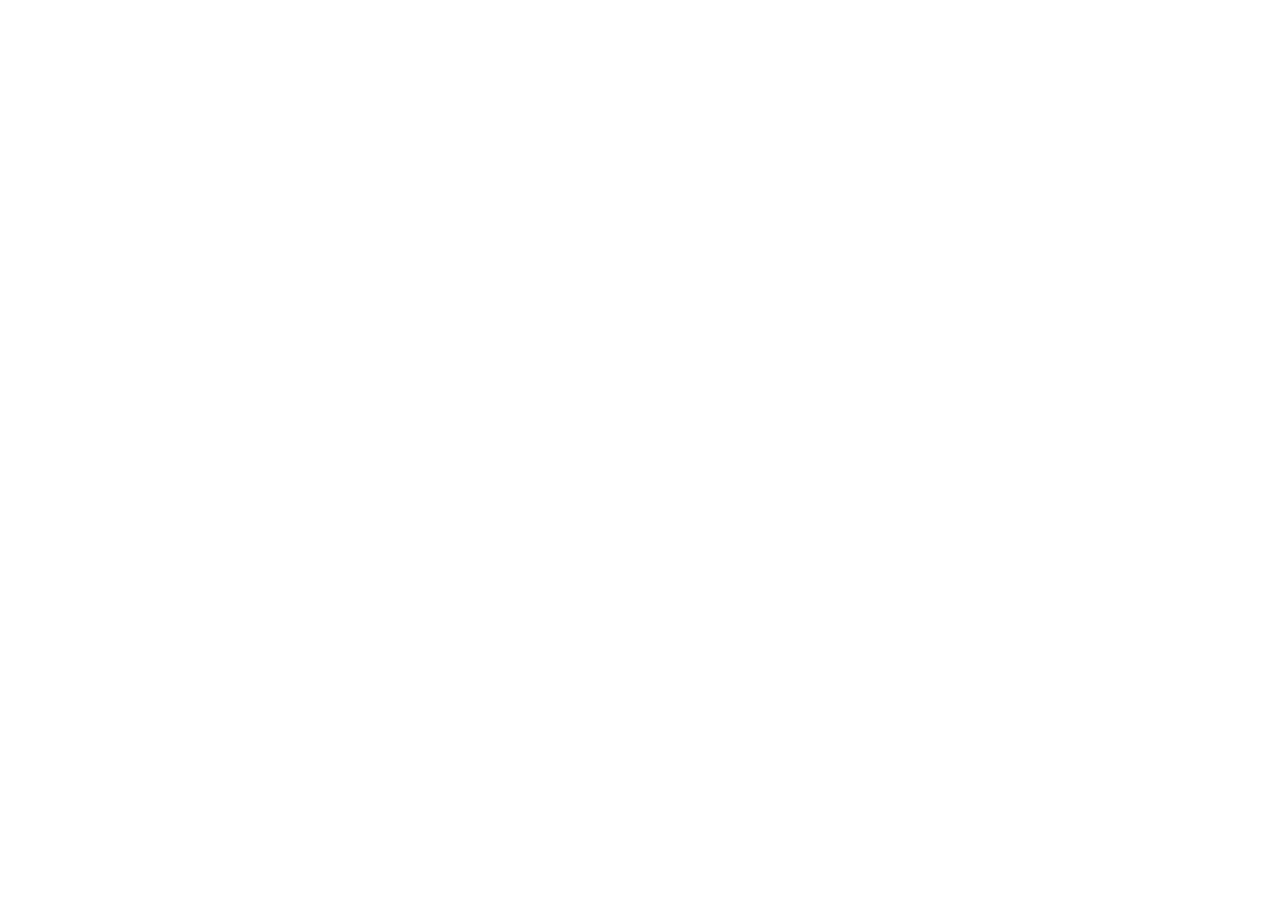
==== index.html @ fb1ce01b "init: index html file" ====
<!DOCTYPE html>
<html lang="en">
<head>
    <meta charset="UTF-8">
    <meta name="viewport" content="width=device-width, initial-scale=1.0">
    <title>Shelter</title>
</head>
<body>
    
</body>
</html>
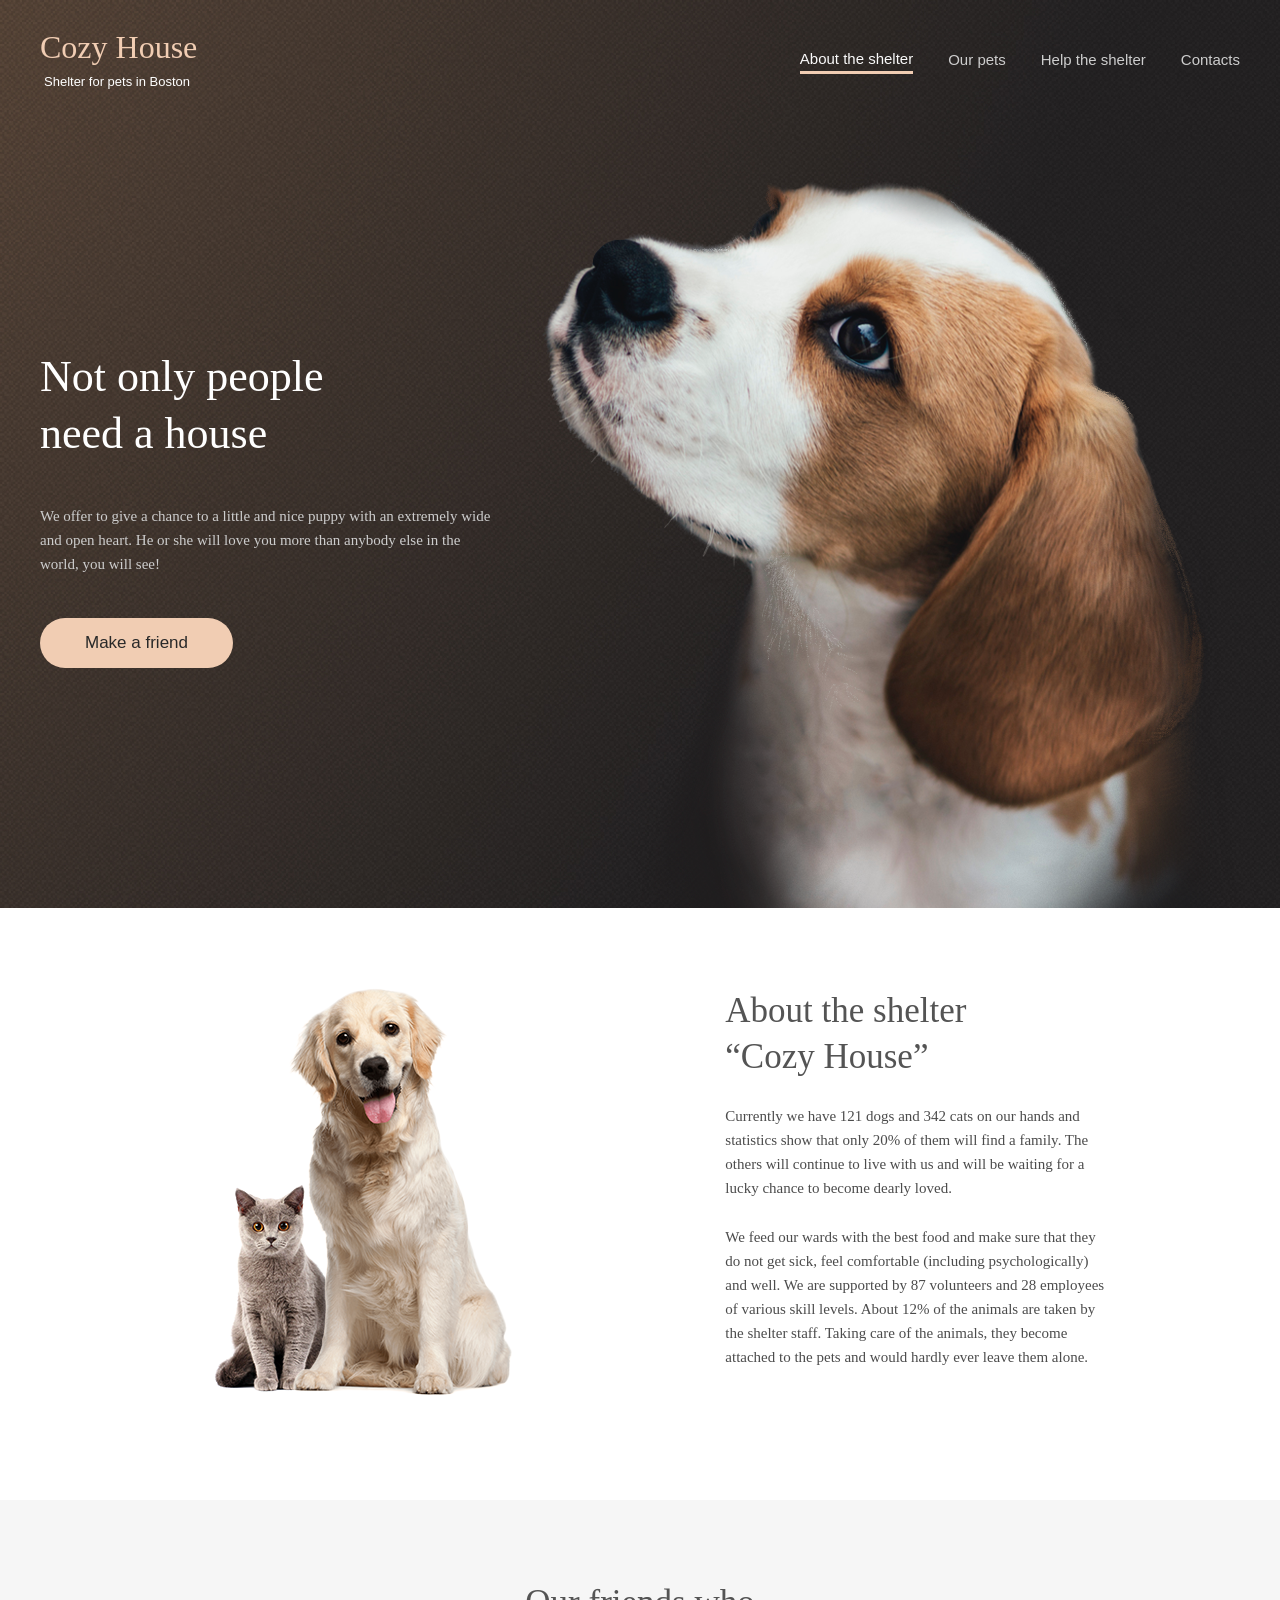
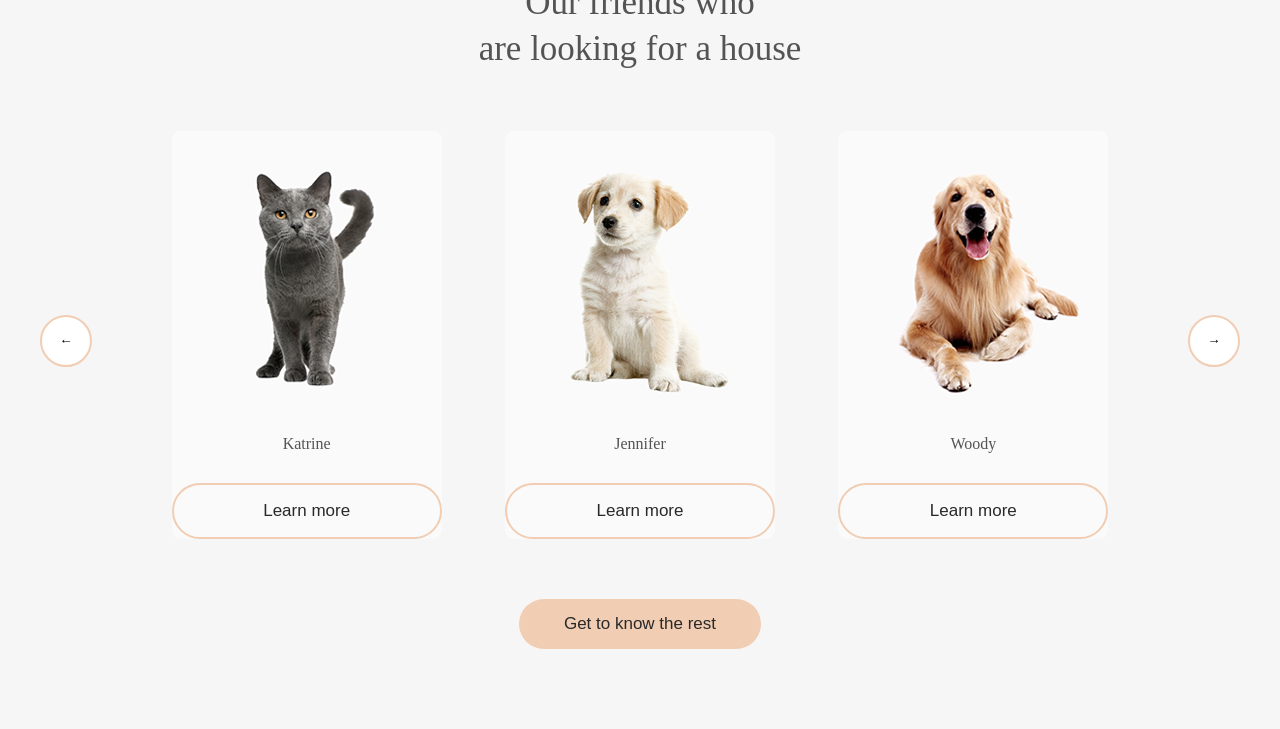
==== commit 30090fa8: "feat: header, start screean and about section" ====
--- a/index.html
+++ b/index.html
@@ -3,9 +3,87 @@
 <head>
     <meta charset="UTF-8">
     <meta name="viewport" content="width=device-width, initial-scale=1.0">
+    <link rel="stylesheet" href="style.css">
     <title>Shelter</title>
 </head>
 <body>
-    
+    <header>
+        <div class="section section-header">
+            <div class="header-logo">
+                <a href="" class="header-logo-links">
+                    <h1 class="logo-title">Cozy House</h1>
+                    <span class="logo-subtitle">Shelter for pets in Boston</span>
+                </a>
+            </div>
+            <nav>
+                <ul class="nav-list">
+                    <li class="nav-item"><a href="" class="nav-link nav-link-active">About the shelter</a></li>
+                    <li class="nav-item"><a href="" class="nav-link">Our pets</a></li>
+                    <li class="nav-item"><a href="" class="nav-link">Help the shelter</a></li>
+                    <li class="nav-item"><a href="" class="nav-link">Contacts</a></li>
+                </ul>
+                <div class="burger-menu">
+                </div>
+            </nav>
+        </div>
+    </header>
+    <main>
+        <div class="section section-start-screen">
+            <div class="start-screen-content">
+                <h2>Not only people<br>need a house</h2>
+                <p>We offer to give a chance to a little and nice puppy with an extremely wide and open heart. 
+                He or she will love you more than anybody else in the world, you will see!</p>
+                <button class="button-primary">Make a friend</button>
+            </div>
+            <div class="start-screen-img">
+                <img src="./assets/png/start-screen-puppy.png" alt="start-screen-puppy">
+            </div>
+        </div>
+        <div class="section section-about">
+            <div class="section-about-img">
+                <img src="./assets/png/about-pets.png" alt="about-pets">
+            </div>
+            <div class="section-about-content">
+                <h3>About the shelter<br>“Cozy House”</h3>
+                <p>Currently we have 121 dogs and 342 cats on our hands and statistics show that only 20% of them will find a family. 
+                The others will continue to live with us and will be waiting for a lucky chance to become dearly loved.</p>
+                <p>We feed our wards with the best food and make sure that they do not get sick, feel comfortable 
+                (including psychologically) and well. We are supported by 87 volunteers and 28 employees of various skill levels. 
+                About 12% of the animals are taken by the shelter staff. Taking care of the animals, they become attached to the pets and would 
+                hardly ever leave them alone.</p>
+            </div>
+        </div>
+        <div class="section section-pets">
+            <h3>Our friends who<br>are looking for a house</h3>
+            <div class="slider slider-pets">
+                <div class="slider-item">
+                    <div class="slider-img">
+                        <img src="./assets/png/pets-katrine.png" alt="katrine">
+                    </div>
+                    <span class="pets-name">Katrine</span>
+                    <button class="button-secondary">Learn more</button>
+                </div>
+                <div class="slider-item">
+                    <div class="slider-img">
+                        <img src="./assets/png/pets-jennifer.png" alt="jennifer">
+                    </div>
+                    <span class="pets-name">Jennifer</span>
+                    <button class="button-secondary">Learn more</button>
+                </div>
+                <div class="slider-item">
+                    <div class="slider-img">
+                        <img src="./assets/png/pets-woody.png" alt="woody">
+                    </div>
+                    <span class="pets-name">Woody</span>
+                    <button class="button-secondary">Learn more</button>
+                </div>
+            </div>
+            <div class="slider-buttons">
+                <button class="slider-button slider-button-prev">&larr;</button>
+                <button class="slider-button slider-button-next">&rarr;</button>
+            </div>
+            <button class="button-primary">Get to know the rest</button>
+        </div>
+    </main>
 </body>
 </html>
--- a/style.css
+++ b/style.css
@@ -0,0 +1,237 @@
+html {
+  scroll-behavior: smooth;
+}
+* {
+    box-sizing: border-box;
+}
+body {
+    display: flex;
+    justify-content: center;
+    flex-direction: column;
+    align-items: center;
+    min-width: 320px;
+    min-height: 100vh;
+    margin: 0;
+    padding: 0;
+    font-family: 'Georgia', serif;
+}
+header {
+    position:absolute;
+    max-width: 1280px;
+    width: 100%;
+    height: 60px;
+    top: 30px;
+}
+.header-logo-links {
+    text-decoration: none;
+}
+.section {
+    display: flex;
+    justify-content:space-between;
+    align-items: center;
+    width: 100%;
+}
+.section-header {
+    padding: 0 40px;
+}
+.logo-title {
+    margin: 0;
+    padding-bottom: 7px;
+    font-size: 32px;
+    line-height: 110.00000000000001%;
+    letter-spacing: 6%;
+    color: rgba(241, 205, 179, 1);
+    font-weight: 400;
+}
+.logo-subtitle {
+    font-family: 'Arial', sans-serif;
+    font-size: 13px;
+    color: #fff;
+    letter-spacing: 10%;
+    padding-left: 4px;
+}
+.nav-list {
+    height: 60px;
+    display: flex;
+    justify-content: flex-end;
+    align-items: center;
+    margin: 0;
+}
+.nav-item {
+    list-style: none;
+    text-align: center;
+    margin-left: 35px;
+}
+.nav-link {
+    display: block;
+    text-decoration: none;
+    color: #CDCDCD;
+    line-height: 160%;
+    font-size: 15px;
+    transition: 0.5s;
+    font-family: 'Arial', sans-serif;
+}
+.nav-link-active {
+    color: #FAFAFA;
+    border-bottom: 3px solid #F1CDB3;
+}
+.nav-link:hover {
+    color: #FAFAFA;
+}
+.burger-menu {
+    position: relative;
+    display: none;
+}
+main {
+    width: 100%;
+    display: flex;
+    justify-content: center;
+    flex-direction: column;
+    align-items: center;
+}
+.section-start-screen {
+    display: flex;
+    justify-content: space-between;
+    align-items: flex-start;
+    max-width: 1280px;
+    padding: 180px 40px 0 40px;
+    background:
+        url('./assets/jpg/start-screen-gradient-background.jpg'),
+        url('./assets/jpg/start-screen-background.jpg'),
+        linear-gradient(0deg, #211F20, #211F20),
+        radial-gradient(100% 215.42% at 0% 0%, #5B483A 0%, #262425 100%);
+    background-repeat: no-repeat, no-repeat, no-repeat, no-repeat;
+    background-size: cover, cover, cover, cover;
+    background-position: center, center, center, center;
+}
+.start-screen-content {
+    width: 100%;
+    max-width: 460px;
+    padding-top: 14%;
+}
+h2 {
+    margin: 0;
+    font-size: 44px;
+    color: #fff;
+    font-weight: normal;
+    line-height: 130%;
+}
+p {
+    font-size: 15px;
+    color: #CDCDCD;
+    line-height: 160%;
+}
+.button-primary {
+    border-radius: 100px;
+    background-color: #F1CDB3;
+    border: none;
+    font-size: 17px;
+    padding: 15px 45px;
+    letter-spacing: 6%;
+    color: #292929;
+    cursor: pointer;
+    transition: 0.5s;
+}
+.button-primary:hover {
+    background-color: #FDDCC4;
+}
+.start-screen-content p {
+    margin: 0;
+    padding: 42px 0;
+}
+.start-screen-img img {
+    display: block;
+}
+.section-about {
+    display: flex;
+    justify-content: space-evenly;
+    align-items: flex-start;
+    max-width: 1280px;
+    padding: 80px 0 100px 0;
+    color: #545454;
+}
+.section-about-content {
+    width: 30%;
+}
+.section-about-img {
+    width: 30%;
+    text-align: center;
+}
+.section-about-content p {
+    color: #4C4C4C;
+    margin: 0;
+    padding-top: 25px;
+}
+h3 {
+    margin: 0;
+    font-weight: 400;
+    font-size: 35px;
+    line-height: 130%;
+    letter-spacing: 6%;
+}
+.section-pets {
+    position: relative;
+    display: flex;
+    flex-direction: column;
+    justify-content: space-evenly;
+    align-items: center;
+    max-width: 1280px;
+    text-align: center;
+    color: #545454;
+    background-color: #F6F6F6;
+    padding: 80px 0;
+}
+.slider-pets {
+    display: flex;
+    justify-content: space-around;
+    max-width: 1000px;
+    width: 100%;
+    padding: 60px 0;
+}
+.slider-item {
+    display: flex;
+    flex-direction: column;
+    justify-content: center;
+    background-color: #FAFAFA;
+    border-radius: 9px;
+    cursor: pointer;
+}
+.slider-item:hover .button-secondary {
+    background-color: #FDDCC4;
+}
+.button-secondary {
+    border-radius: 100px;
+    background-color: #FAFAFA;
+    border: 2px solid #F1CDB3;
+    font-size: 17px;
+    padding: 15px 45px;
+    line-height: 130%;
+    letter-spacing: 6%;
+    color: #292929;
+    cursor: pointer;
+    transition: 0.5s;
+}
+.pets-name {
+    padding: 30px 0;
+}
+.slider-button {
+    position: absolute;
+    height: 52px;
+    width: 52px;
+    border-radius: 50%;
+    border: 2px solid #F1CDB3;
+    cursor: pointer;
+    background-color: #fff;
+    transition: 0.5s;
+}
+.slider-button:hover {
+    background-color: #FDDCC4;
+}
+.slider-button-prev {
+    left: 40px;
+    top: 50%;
+}
+.slider-button-next {
+    right: 40px;
+    top: 50%;
+}
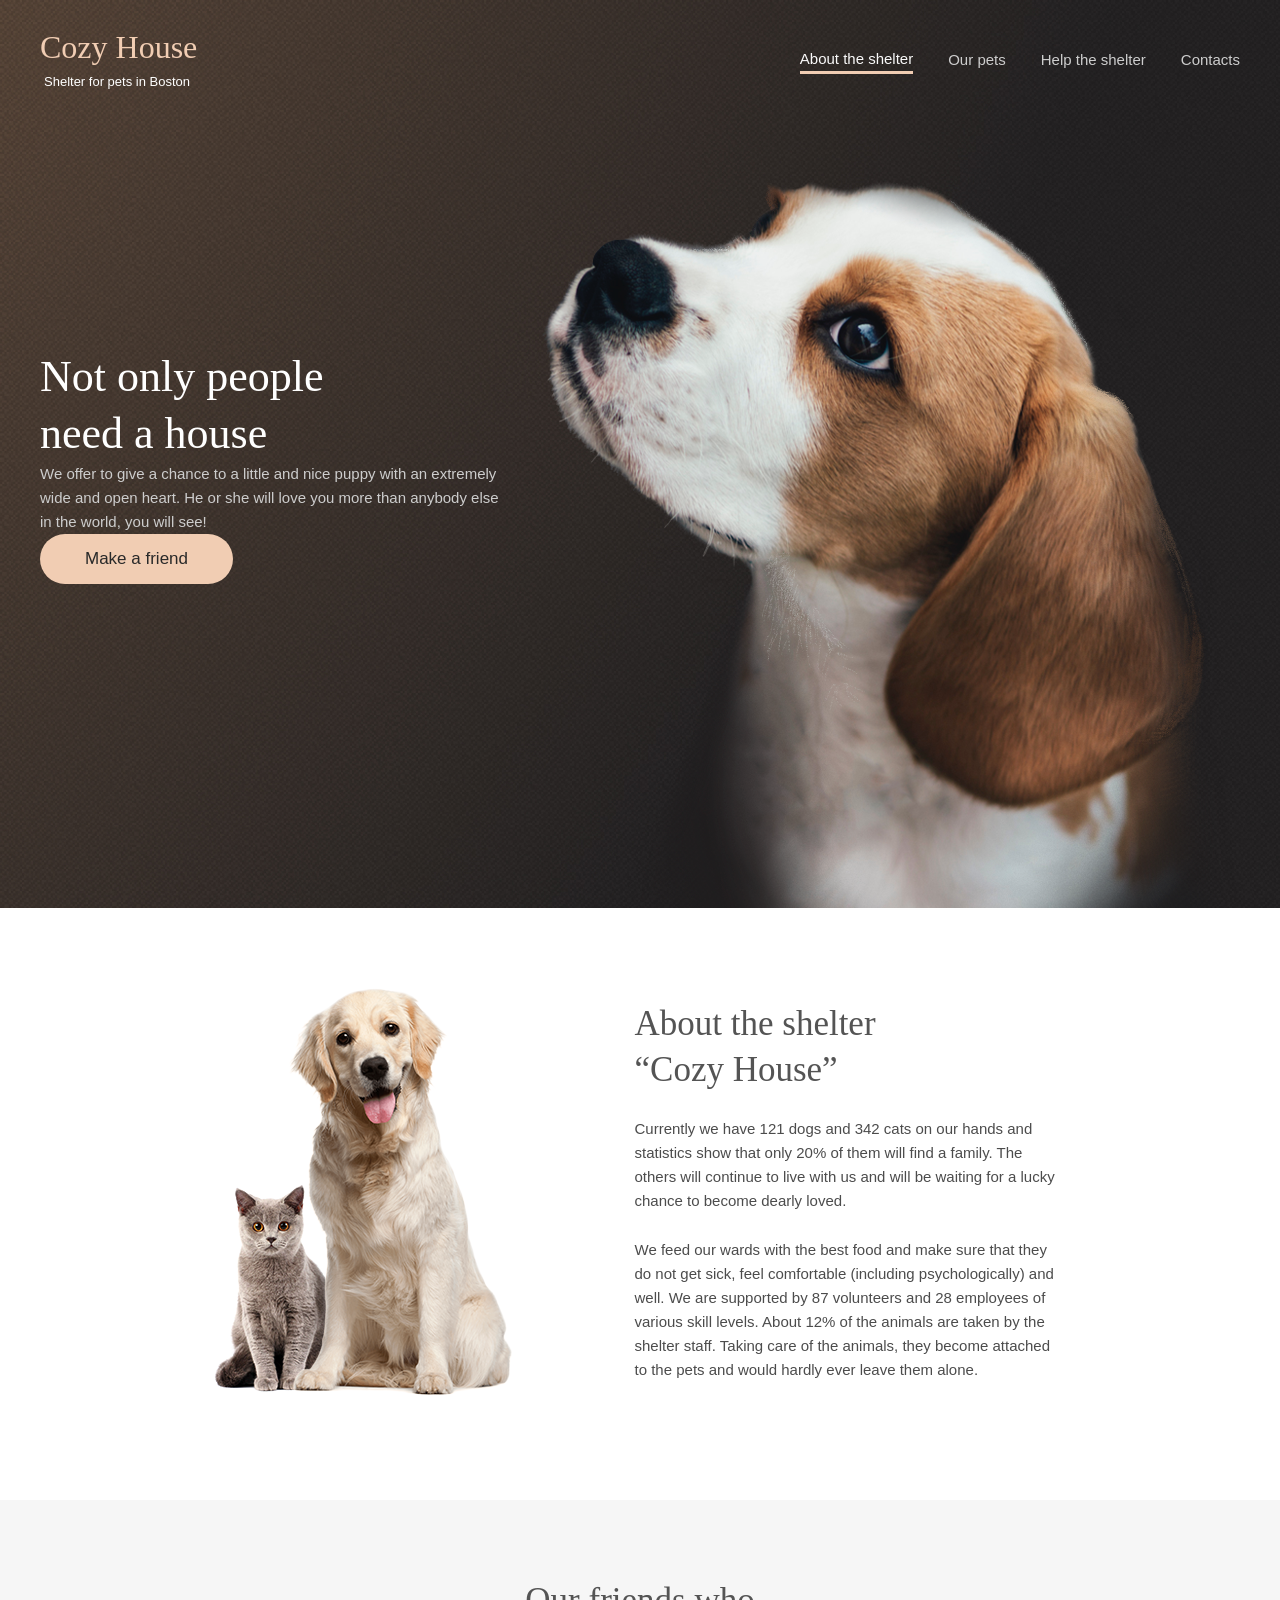
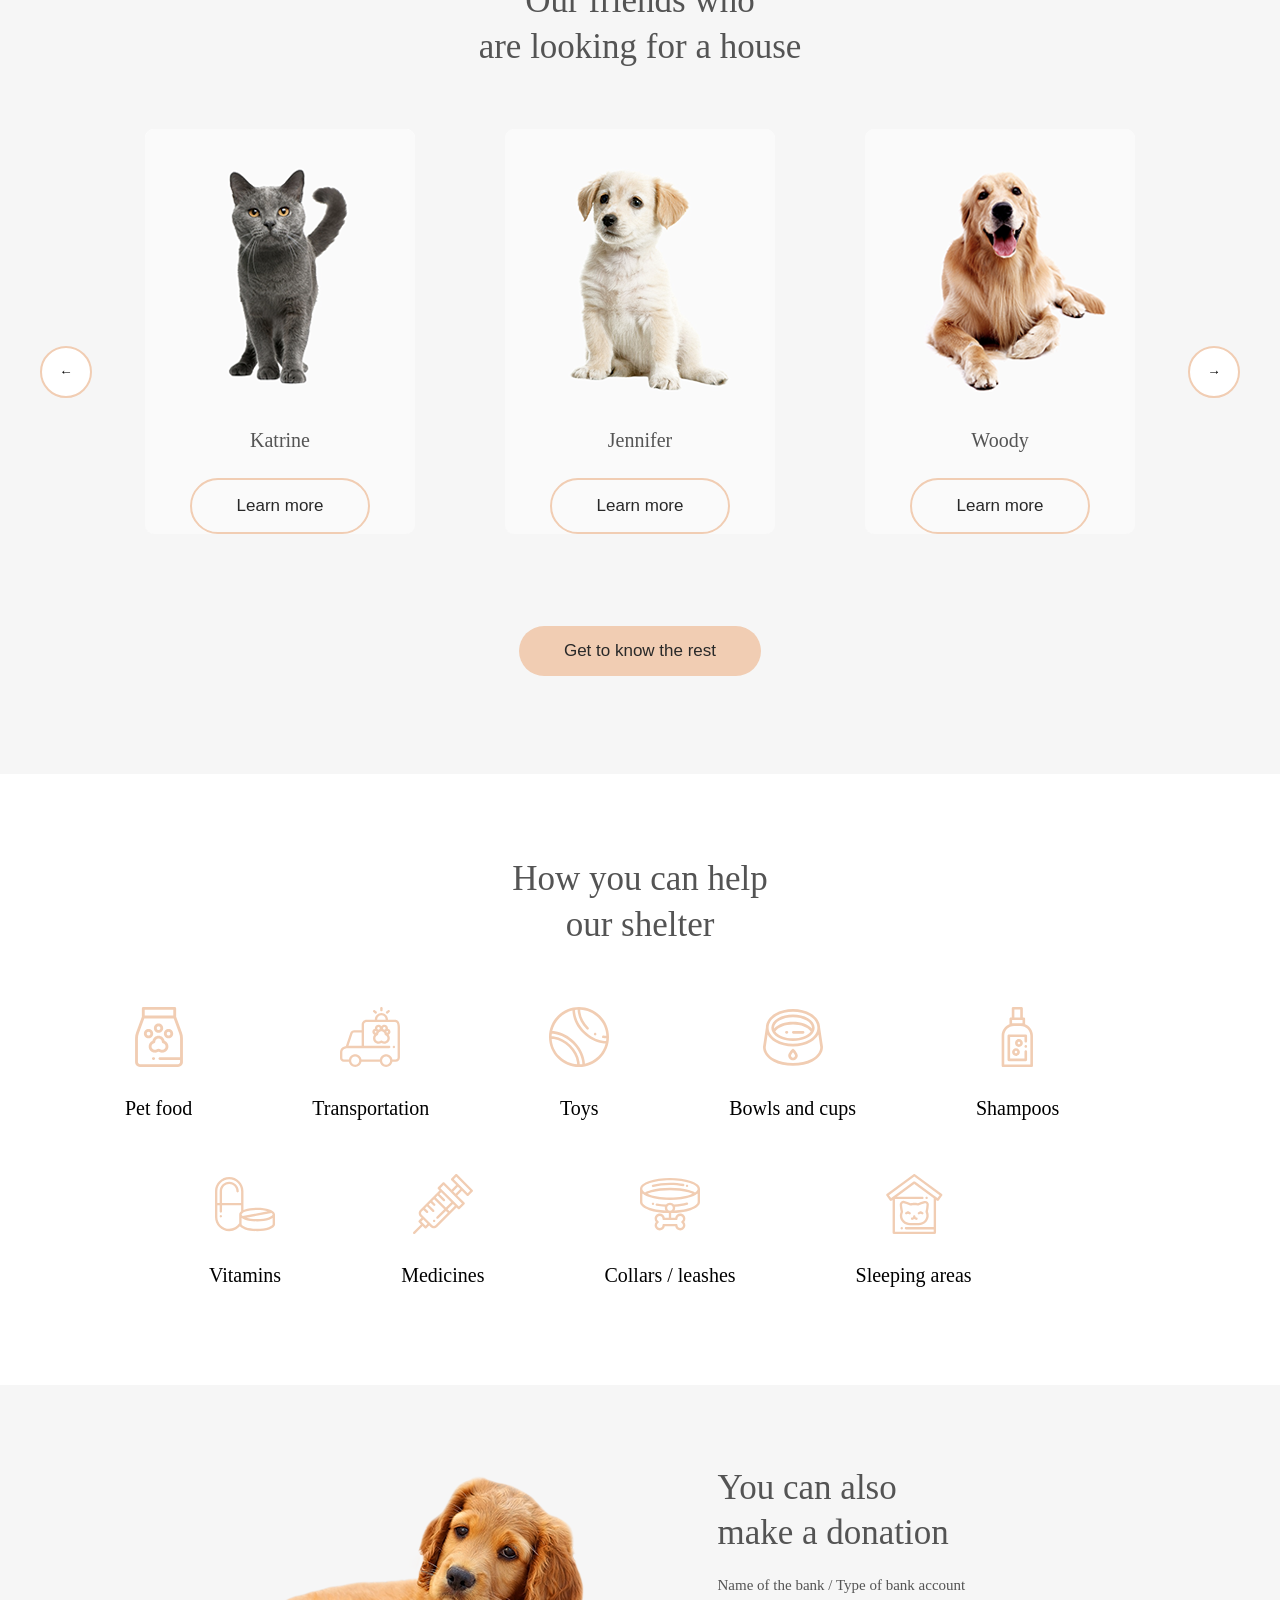
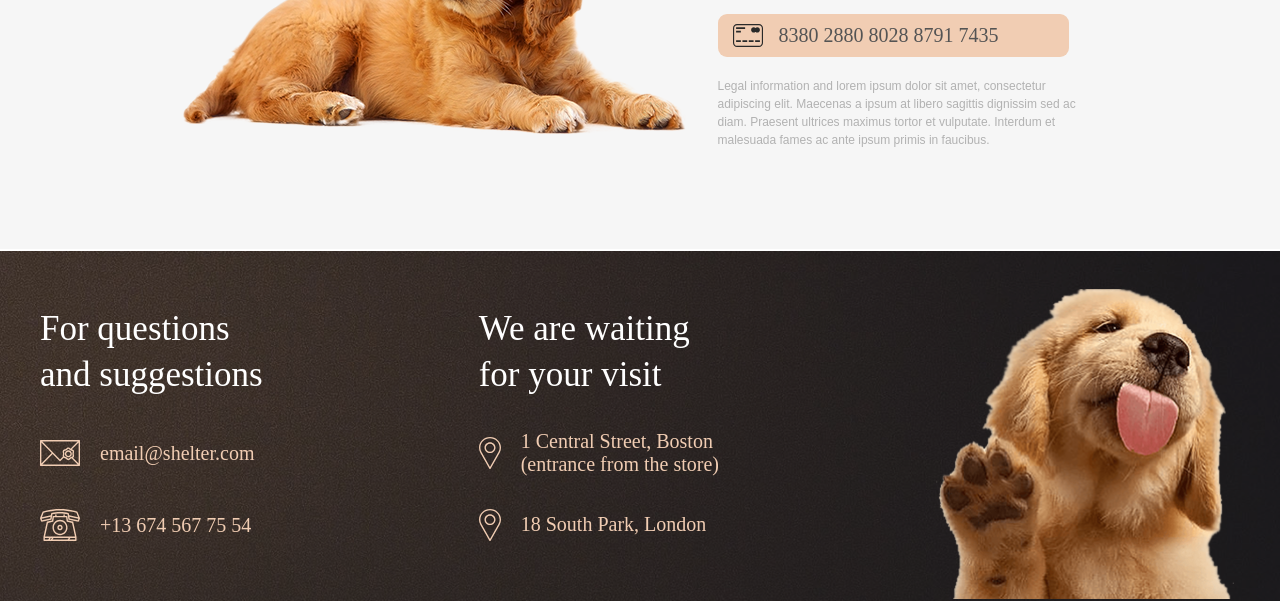
==== commit aed1b0bb: "feat: slider, help, donation and footer" ====
--- a/index.html
+++ b/index.html
@@ -84,6 +84,104 @@
             </div>
             <button class="button-primary">Get to know the rest</button>
         </div>
+        <div class="section section-help">
+            <h3>How you can help<br>our shelter</h3>
+            <ul class="help-list">
+                <li class="help-list-item">
+                    <img src="./assets/svg/icon-pet-food.svg" alt="pet-food">
+                    <span class="help-name">Pet food</span>
+                </li>
+                <li class="help-list-item">
+                    <img src="./assets/svg/icon-transportation.svg" alt="transportation">
+                    <span class="help-name">Transportation</span>
+                </li>
+                <li class="help-list-item">
+                    <img src="./assets/svg/icon-toys.svg" alt="toys">
+                    <span class="help-name">Toys</span>
+                </li>
+                <li class="help-list-item">
+                    <img src="./assets/svg/icon-bowls-and-cups.svg" alt="bowls-and-cups">
+                    <span class="help-name">Bowls and cups</span>
+                </li>
+                <li class="help-list-item">
+                    <img src="./assets/svg/icon-shampoos.svg" alt="shampoos">
+                    <span class="help-name">Shampoos</span>
+                </li>
+                <li class="help-list-item">
+                    <img src="./assets/svg/icon-vitamins.svg" alt="vitamins">
+                    <span class="help-name">Vitamins</span>
+                </li>
+                <li class="help-list-item">
+                    <img src="./assets/svg/icon-medicines.svg" alt="medicines">
+                    <span class="help-name">Medicines</span>
+                </li>
+                <li class="help-list-item">
+                    <img src="./assets/svg/icon-collars-leashes.svg" alt="collars-leashes">
+                    <span class="help-name">Collars / leashes</span>
+                </li>
+                <li class="help-list-item">
+                    <img src="./assets/svg/icon-sleeping-area.svg" alt="sleeping-area">
+                    <span class="help-name">Sleeping areas</span>
+                </li>
+            </ul>
+        </div>
+        <div class="section section-donation">
+            <div class="donation-content">
+                <div class="donation-content-img">
+                    <img src="./assets/png/donation-dog.png" alt="donation-dog">
+                </div>
+                <div class="donation-content-info">
+                    <h3>You can also<br>make a donation</h3>
+                    <span>Name of the bank / Type of bank account</span>
+                    <div class="credit-card">
+                        <img src="./assets/svg/credit-card.svg" alt="credit-card">
+                        <span class="credit-card-info">8380 2880 8028 8791 7435</span>
+                    </div>
+                    <p>Legal information and lorem ipsum dolor sit amet, consectetur adipiscing elit. 
+                        Maecenas a ipsum at libero sagittis dignissim sed ac diam. 
+                        Praesent ultrices maximus tortor et vulputate. 
+                        Interdum et malesuada fames ac ante ipsum primis in faucibus.
+                    </p>
+                </div>
+            </div>
+        </div>
     </main>
+    <footer>
+        <div class="footer-content">
+           <div class="footer-contacts">
+               <h3>For questions<br>and suggestions</h3> 
+                <div class="mail">
+                    <a href="" class="footer-link email-link">
+                        <img src="./assets/svg/icon-email.svg" alt="email">
+                        <span>email@shelter.com</span>
+                    </a>   
+                </div>
+                <div class="phone">
+                    <a href="" class="footer-link phone-link">
+                        <img src="./assets/svg/icon-phone.svg" alt="phone">
+                        <span>+13 674 567 75 54</span>
+                    </a>   
+                </div>
+           </div>
+           <div class="footer-location">
+                <h3>We are waiting<br> for your visit</h3>
+                <div class="location">
+                    <a href="" class="footer-link boston">
+                        <img src="./assets/svg/icon-marker.svg" alt="location">
+                        <span>1 Central Street, Boston<br>(entrance from the store)</span>
+                    </a>   
+                </div>
+                <div class="location">
+                    <a href="" class="footer-link london">
+                        <img src="./assets/svg/icon-marker.svg" alt="location">
+                        <span>18 South Park, London </span>
+                    </a>   
+                </div>
+           </div>
+           <div class="footer-img">
+                <img src="./assets/png/footer-puppy.png" alt="puppy" >
+           </div>   
+        </div>
+    </footer>
 </body>
 </html>
--- a/style.css
+++ b/style.css
@@ -117,6 +117,7 @@
     line-height: 130%;
 }
 p {
+    font-family: 'Arial', sans-serif;
     font-size: 15px;
     color: #CDCDCD;
     line-height: 160%;
@@ -137,25 +138,25 @@
 }
 .start-screen-content p {
     margin: 0;
-    padding: 42px 0;
+    padding: px 0;
 }
 .start-screen-img img {
     display: block;
 }
 .section-about {
-    display: flex;
-    justify-content: space-evenly;
+    max-width: 975px;
+    display: flex;
+    justify-content: center;
     align-items: flex-start;
-    max-width: 1280px;
     padding: 80px 0 100px 0;
     color: #545454;
 }
 .section-about-content {
-    width: 30%;
+    padding: 13px 62px;
 }
 .section-about-img {
-    width: 30%;
     text-align: center;
+    padding: 0 60px;
 }
 .section-about-content p {
     color: #4C4C4C;
@@ -168,6 +169,7 @@
     font-size: 35px;
     line-height: 130%;
     letter-spacing: 6%;
+    color: #545454;
 }
 .section-pets {
     position: relative;
@@ -179,19 +181,19 @@
     text-align: center;
     color: #545454;
     background-color: #F6F6F6;
-    padding: 80px 0;
+    padding: 78px 0 98px 0;
 }
 .slider-pets {
     display: flex;
     justify-content: space-around;
-    max-width: 1000px;
-    width: 100%;
-    padding: 60px 0;
+    max-width: 1080px;
+    width: 100%;
+    padding: 60px 0 92px 0;
 }
 .slider-item {
     display: flex;
     flex-direction: column;
-    justify-content: center;
+    align-items: center;
     background-color: #FAFAFA;
     border-radius: 9px;
     cursor: pointer;
@@ -212,7 +214,9 @@
     transition: 0.5s;
 }
 .pets-name {
-    padding: 30px 0;
+    padding: 26px 0;
+    letter-spacing: 6%;
+    font-size: 20px;
 }
 .slider-button {
     position: absolute;
@@ -229,9 +233,135 @@
 }
 .slider-button-prev {
     left: 40px;
-    top: 50%;
+    top: 51%;
 }
 .slider-button-next {
     right: 40px;
-    top: 50%;
+    top: 51%;
+}
+.section-help {
+    flex-direction: column;
+    text-align: center;
+    margin: 82px 0 0 0;
+}
+.help-list {
+    max-width: 1030px;
+    width: 100%;
+    display: flex;
+    flex-wrap: wrap;
+    margin: 60px auto 44px auto;
+    padding: 0; 
+}
+.help-list-item {
+    display: flex;
+    flex-direction: column;
+    align-items: center;
+    gap: 30px;
+    padding: 0 120px 54px 0;
+    margin: 0;
+}
+.help-list-item:nth-child(5) {
+    padding-right: 0;
+}
+.help-list-item:nth-child(6) {
+    padding-left: 84px;
+}
+.help-list-item:nth-child(9) {
+    padding-right: 0;
+}
+.help-list-item img {
+    display: block;
+    max-width: 100%;
+}
+.help-name {
+    font-size: 20px;
+    line-height: 114.99999999999999%;
+    letter-spacing: 6%;
+}
+.section-donation {
+    max-width: 1280px;
+    width: 100%;
+    background-color: #F6F6F6 ;
+}
+.donation-content {
+    max-width: 915px;
+    width: 100%;
+    display: flex;
+    justify-content: space-between;
+    margin: 0 auto;
+    padding: 80px 0;
+    color: #545454;
+}
+.donation-content-img {
+    padding-top: 10px;
+}
+.donation-content-info {
+    max-width: 380px;
+    width: 100%;
+}
+.donation-content-info span {
+    display: block;
+    font-size: 15px;
+    line-height: 110.00000000000001%;
+    letter-spacing: 6%;
+    padding: 21px 0;
+}
+.credit-card {
+    display: flex;
+    height: 43px;
+    max-width: 351px;
+    border-radius: 9px;
+    background-color: #F1CDB3;
+    padding: 10px 15px;
+}
+.credit-card span {
+    font-size: 20px;
+    line-height: 114.99999999999999%;
+    letter-spacing: 6%;
+    padding: 0 0 0 16px;
+}
+.donation-content-info p {
+    font-family: 'Arial', sans-serif;
+    line-height: 18px;
+    font-size: 12px;
+    color: #B2B2B2;
+    margin: 20px 0;
+}
+footer {
+    max-width: 1280px;
+    width: 100%;
+    min-height: 350px;
+}
+.footer-content {
+    display: flex;
+    justify-content: space-between;
+    padding: 40px 45px 0 40px;
+    background: url(./assets/png/footer-background.png) no-repeat center;
+}
+.footer-content h3 {
+    color: #fff;
+}
+.footer-content span {
+    padding-left: 20px;
+    font-size: 20px;
+    color: #F1CDB3;
+    line-height: 114.99999999999999%;
+    letter-spacing: 6%;
+}
+.footer-contacts {
+    padding: 17px 0;
+}
+.footer-location {
+    padding: 17px 0;
+}
+.mail {
+    margin: 40px 0;
+}
+.location {
+    margin: 33px 0;
+}
+.footer-link {
+    display: flex;
+    align-items: center; 
+    text-decoration: none;
 }
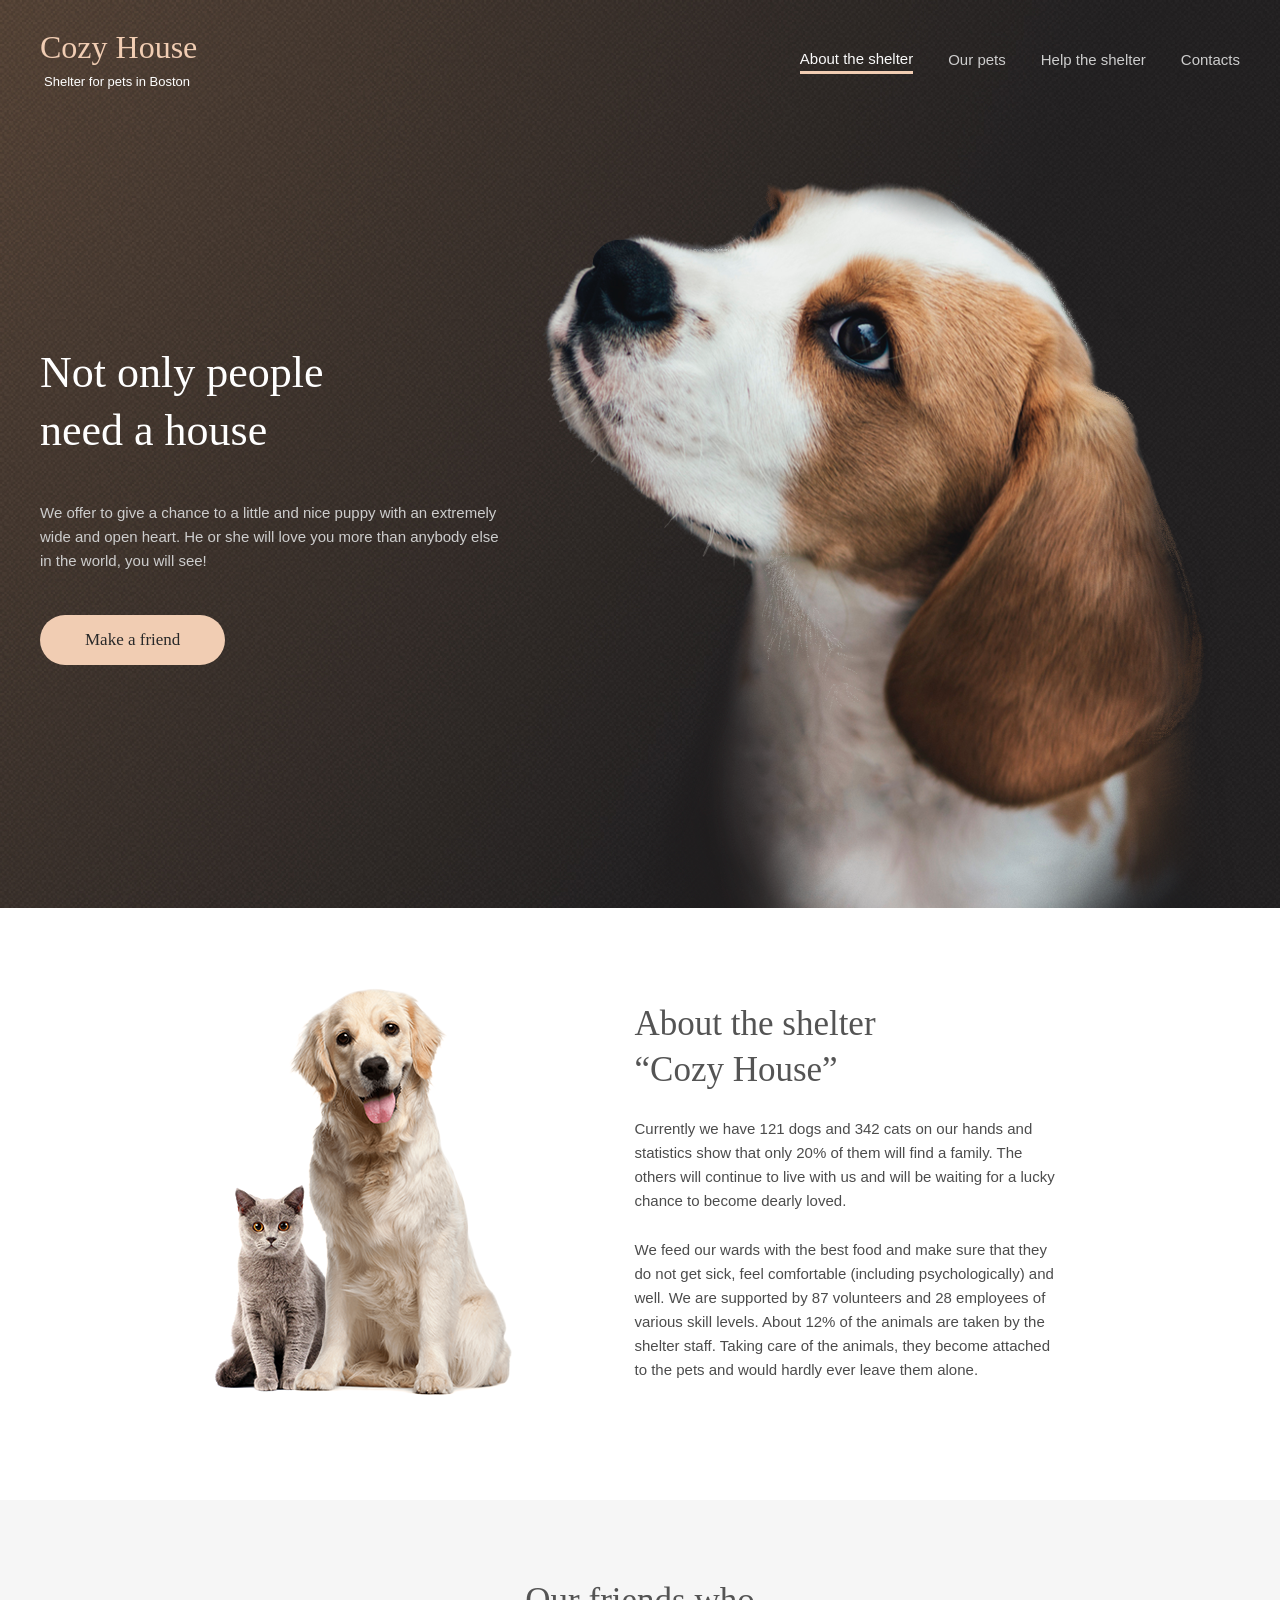
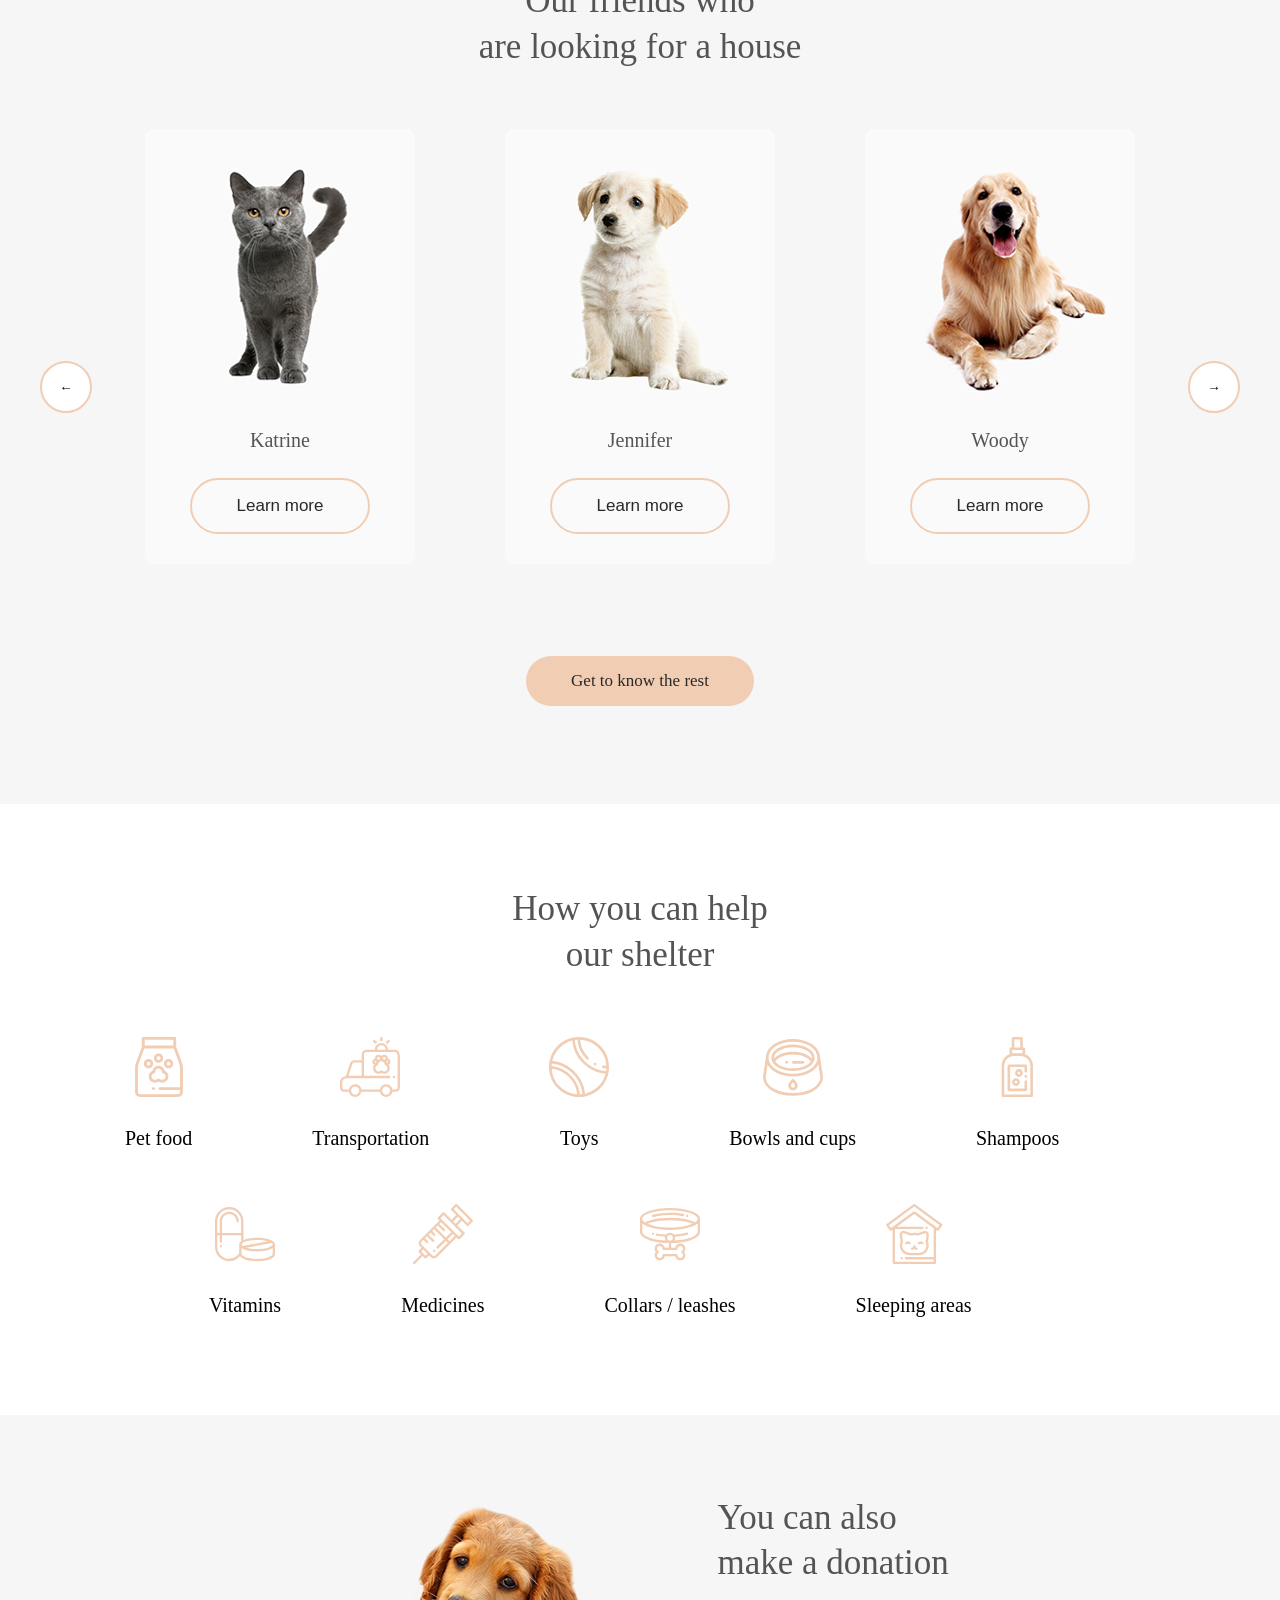
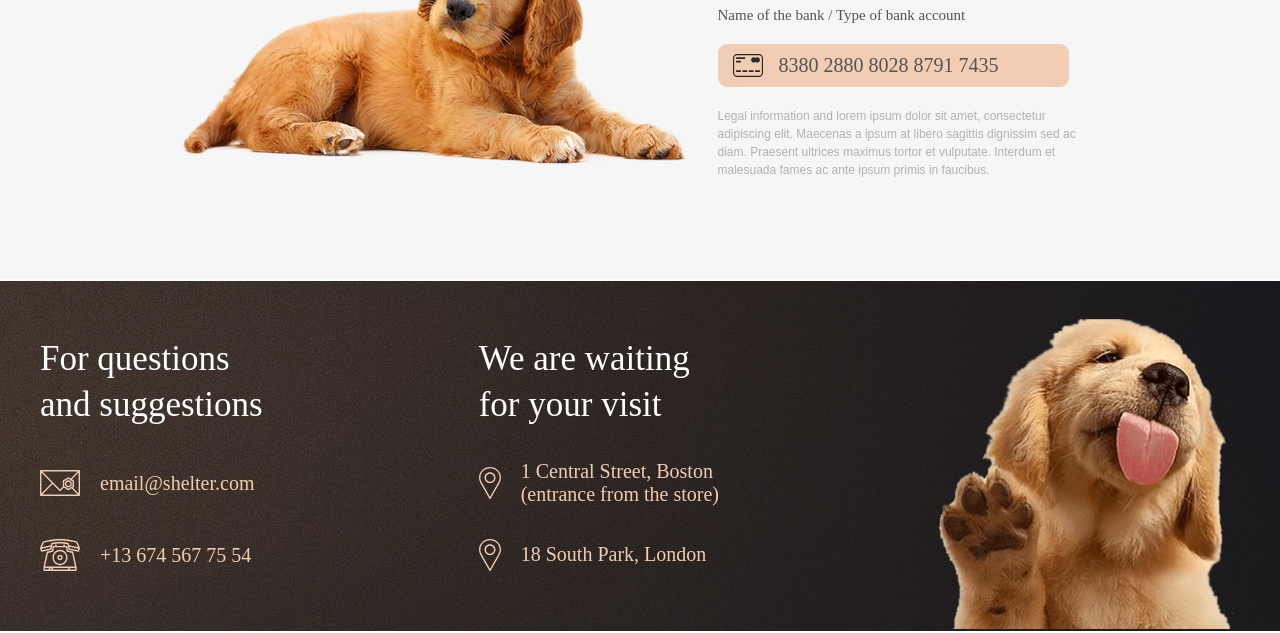
==== commit 22b06670: "fix: pets page" ====
--- a/index.html
+++ b/index.html
@@ -5,6 +5,7 @@
     <meta name="viewport" content="width=device-width, initial-scale=1.0">
     <link rel="stylesheet" href="style.css">
     <title>Shelter</title>
+    <link rel="icon" href="./assets/png/favicon.png" type="image/png">
 </head>
 <body>
     <header>
@@ -18,9 +19,9 @@
             <nav>
                 <ul class="nav-list">
                     <li class="nav-item"><a href="" class="nav-link nav-link-active">About the shelter</a></li>
-                    <li class="nav-item"><a href="" class="nav-link">Our pets</a></li>
-                    <li class="nav-item"><a href="" class="nav-link">Help the shelter</a></li>
-                    <li class="nav-item"><a href="" class="nav-link">Contacts</a></li>
+                    <li class="nav-item"><a href="pets.html" class="nav-link">Our pets</a></li>
+                    <li class="nav-item"><a href="#section-help" class="nav-link">Help the shelter</a></li>
+                    <li class="nav-item"><a href="#footer-content" class="nav-link">Contacts</a></li>
                 </ul>
                 <div class="burger-menu">
                 </div>
@@ -33,7 +34,7 @@
                 <h2>Not only people<br>need a house</h2>
                 <p>We offer to give a chance to a little and nice puppy with an extremely wide and open heart. 
                 He or she will love you more than anybody else in the world, you will see!</p>
-                <button class="button-primary">Make a friend</button>
+                <a href="#section-pets" class="button-primary">Make a friend</a>
             </div>
             <div class="start-screen-img">
                 <img src="./assets/png/start-screen-puppy.png" alt="start-screen-puppy">
@@ -53,7 +54,7 @@
                 hardly ever leave them alone.</p>
             </div>
         </div>
-        <div class="section section-pets">
+        <div class="section section-pets" id="section-pets">
             <h3>Our friends who<br>are looking for a house</h3>
             <div class="slider slider-pets">
                 <div class="slider-item">
@@ -82,9 +83,9 @@
                 <button class="slider-button slider-button-prev">&larr;</button>
                 <button class="slider-button slider-button-next">&rarr;</button>
             </div>
-            <button class="button-primary">Get to know the rest</button>
+            <a href="pets.html" class="button-primary">Get to know the rest</a>
         </div>
-        <div class="section section-help">
+        <div class="section section-help" id="section-help">
             <h3>How you can help<br>our shelter</h3>
             <ul class="help-list">
                 <li class="help-list-item">
@@ -133,10 +134,10 @@
                 <div class="donation-content-info">
                     <h3>You can also<br>make a donation</h3>
                     <span>Name of the bank / Type of bank account</span>
-                    <div class="credit-card">
+                    <a href="" class="credit-card">
                         <img src="./assets/svg/credit-card.svg" alt="credit-card">
                         <span class="credit-card-info">8380 2880 8028 8791 7435</span>
-                    </div>
+                    </a>
                     <p>Legal information and lorem ipsum dolor sit amet, consectetur adipiscing elit. 
                         Maecenas a ipsum at libero sagittis dignissim sed ac diam. 
                         Praesent ultrices maximus tortor et vulputate. 
@@ -147,17 +148,17 @@
         </div>
     </main>
     <footer>
-        <div class="footer-content">
+        <div class="footer-content" id="footer-content">
            <div class="footer-contacts">
                <h3>For questions<br>and suggestions</h3> 
                 <div class="mail">
-                    <a href="" class="footer-link email-link">
+                    <a href="mailto:email@shelter.com" class="footer-link email-link">
                         <img src="./assets/svg/icon-email.svg" alt="email">
                         <span>email@shelter.com</span>
                     </a>   
                 </div>
                 <div class="phone">
-                    <a href="" class="footer-link phone-link">
+                    <a href="tel:+136745677554" class="footer-link phone-link">
                         <img src="./assets/svg/icon-phone.svg" alt="phone">
                         <span>+13 674 567 75 54</span>
                     </a>   
@@ -166,15 +167,15 @@
            <div class="footer-location">
                 <h3>We are waiting<br> for your visit</h3>
                 <div class="location">
-                    <a href="" class="footer-link boston">
+                    <a href="https://maps.app.goo.gl/DNJ1rmuDCyb3fDHu6" class="footer-link boston" target="_blank">
                         <img src="./assets/svg/icon-marker.svg" alt="location">
                         <span>1 Central Street, Boston<br>(entrance from the store)</span>
                     </a>   
                 </div>
                 <div class="location">
-                    <a href="" class="footer-link london">
+                    <a href="https://maps.app.goo.gl/PRw58GWCZRp9RzQy9" class="footer-link london" target="_blank">
                         <img src="./assets/svg/icon-marker.svg" alt="location">
-                        <span>18 South Park, London </span>
+                        <span>18 South Park, London</span>
                     </a>   
                 </div>
            </div>
--- a/style.css
+++ b/style.css
@@ -15,24 +15,39 @@
     padding: 0;
     font-family: 'Georgia', serif;
 }
+.visually-hidden {
+    position: absolute;
+    width: 1px;
+    height: 1px;
+    margin: -1px;
+    border: 0;
+    padding: 0;
+    white-space: nowrap;
+    clip-path: inset(100%);
+    clip: rect(0 0 0 0);
+    overflow: hidden;
+}
 header {
     position:absolute;
-    max-width: 1280px;
-    width: 100%;
-    height: 60px;
-    top: 30px;
+    /*max-width: 1280px;
+    width: 100%;*/
+    width: 1280px;
+    height: 120px;
+    z-index: 1;
+    top: 0;
 }
 .header-logo-links {
     text-decoration: none;
 }
 .section {
     display: flex;
+    width: 1280px;
     justify-content:space-between;
     align-items: center;
-    width: 100%;
+    /*width: 100%;*/
 }
 .section-header {
-    padding: 0 40px;
+    padding: 30px 40px;
 }
 .logo-title {
     margin: 0;
@@ -74,6 +89,8 @@
 .nav-link-active {
     color: #FAFAFA;
     border-bottom: 3px solid #F1CDB3;
+    cursor: not-allowed;
+    pointer-events: none;
 }
 .nav-link:hover {
     color: #FAFAFA;
@@ -107,7 +124,7 @@
 .start-screen-content {
     width: 100%;
     max-width: 460px;
-    padding-top: 14%;
+    padding-top: 13.7%;
 }
 h2 {
     margin: 0;
@@ -123,22 +140,24 @@
     line-height: 160%;
 }
 .button-primary {
+    display: inline-block;
     border-radius: 100px;
     background-color: #F1CDB3;
     border: none;
     font-size: 17px;
-    padding: 15px 45px;
     letter-spacing: 6%;
     color: #292929;
     cursor: pointer;
     transition: 0.5s;
+    padding: 15px 45px;
+    text-decoration: none;
 }
 .button-primary:hover {
     background-color: #FDDCC4;
 }
 .start-screen-content p {
     margin: 0;
-    padding: px 0;
+    padding: 42px 0;
 }
 .start-screen-img img {
     display: block;
@@ -197,6 +216,7 @@
     background-color: #FAFAFA;
     border-radius: 9px;
     cursor: pointer;
+    padding-bottom: 30px;
 }
 .slider-item:hover .button-secondary {
     background-color: #FDDCC4;
@@ -242,7 +262,7 @@
 .section-help {
     flex-direction: column;
     text-align: center;
-    margin: 82px 0 0 0;
+    padding-top: 82px;
 }
 .help-list {
     max-width: 1030px;
@@ -280,7 +300,7 @@
 }
 .section-donation {
     max-width: 1280px;
-    width: 100%;
+    /*width: 100%;*/
     background-color: #F6F6F6 ;
 }
 .donation-content {
@@ -313,6 +333,8 @@
     border-radius: 9px;
     background-color: #F1CDB3;
     padding: 10px 15px;
+    text-decoration: none;
+    color: #545454;
 }
 .credit-card span {
     font-size: 20px;
@@ -328,8 +350,9 @@
     margin: 20px 0;
 }
 footer {
-    max-width: 1280px;
-    width: 100%;
+    /*max-width: 1280px;
+    width: 100%;*/
+    width: 1280px;
     min-height: 350px;
 }
 .footer-content {
@@ -364,4 +387,52 @@
     display: flex;
     align-items: center; 
     text-decoration: none;
+}
+.section-header-pets {
+    height: 100%;
+    background-color: #fff;
+}
+.section-header-pets .logo-title,
+.section-header-pets .logo-subtitle,
+.section-header-pets .nav-link {
+    color: #545454;
+}
+.section-header-pets .nav-link-active {
+    color: #292929;
+}
+.section-pets-page {
+    padding: 200px 0 98px 0;
+}
+.section-pets-page .slider-pets {
+    max-width: 1280px;
+    flex-wrap: wrap;
+    padding: 60px 0;
+}
+.section-pets-page .slider-item {
+    margin-bottom: 30px;
+}
+.section-pets-page .slider-buttons {
+    display: flex;
+}
+.section-pets-page .slider-button {
+    position: relative;
+    text-decoration: none;
+    line-height: 46px;
+    margin: 0 10px;
+}
+.section-pets-page .slider-button-prev,
+.section-pets-page .slider-button-next {
+    left: 0;
+    top: 0;
+}
+.slider-button-active {
+    background-color: #F1CDB3;
+    cursor: not-allowed;
+    pointer-events: none;
+}
+.slider-button-inactive {
+    border-color: #CDCDCD;
+    color: #CDCDCD;
+    cursor: not-allowed;
+    pointer-events: none;
 }
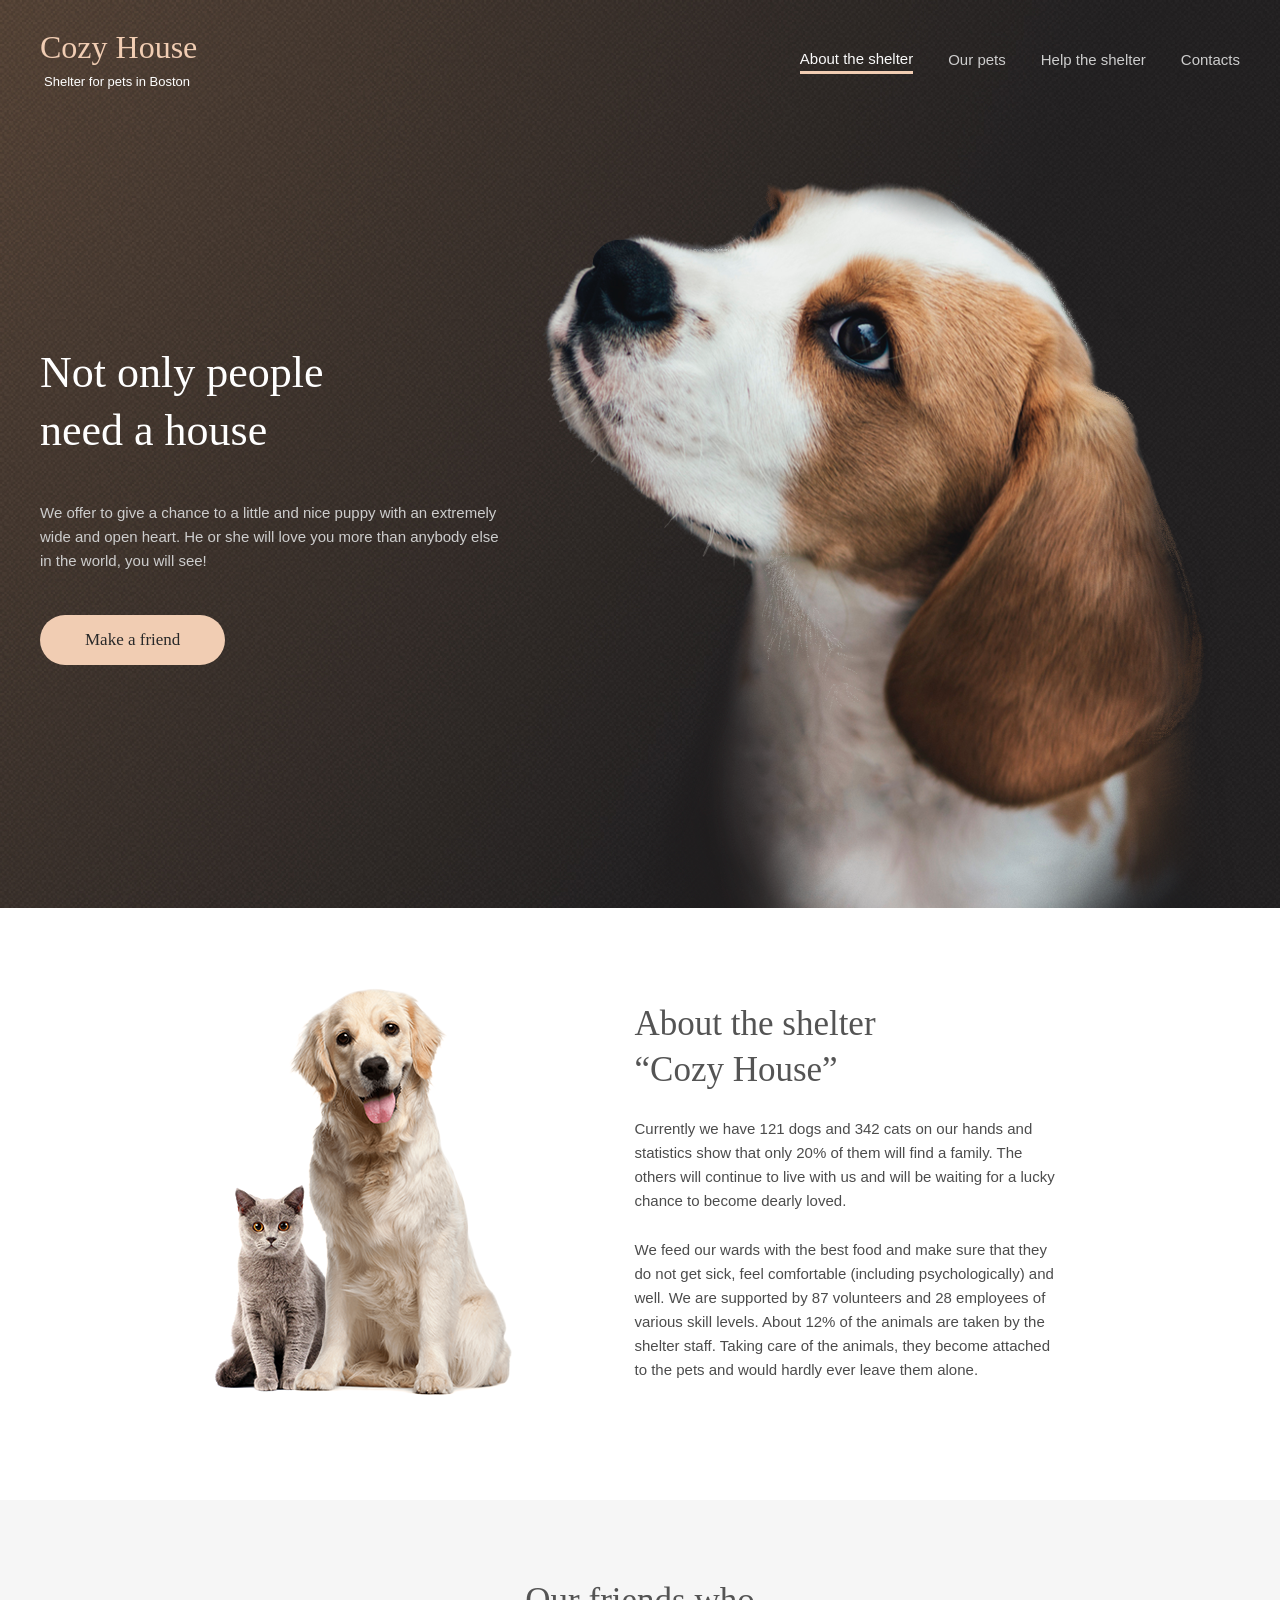
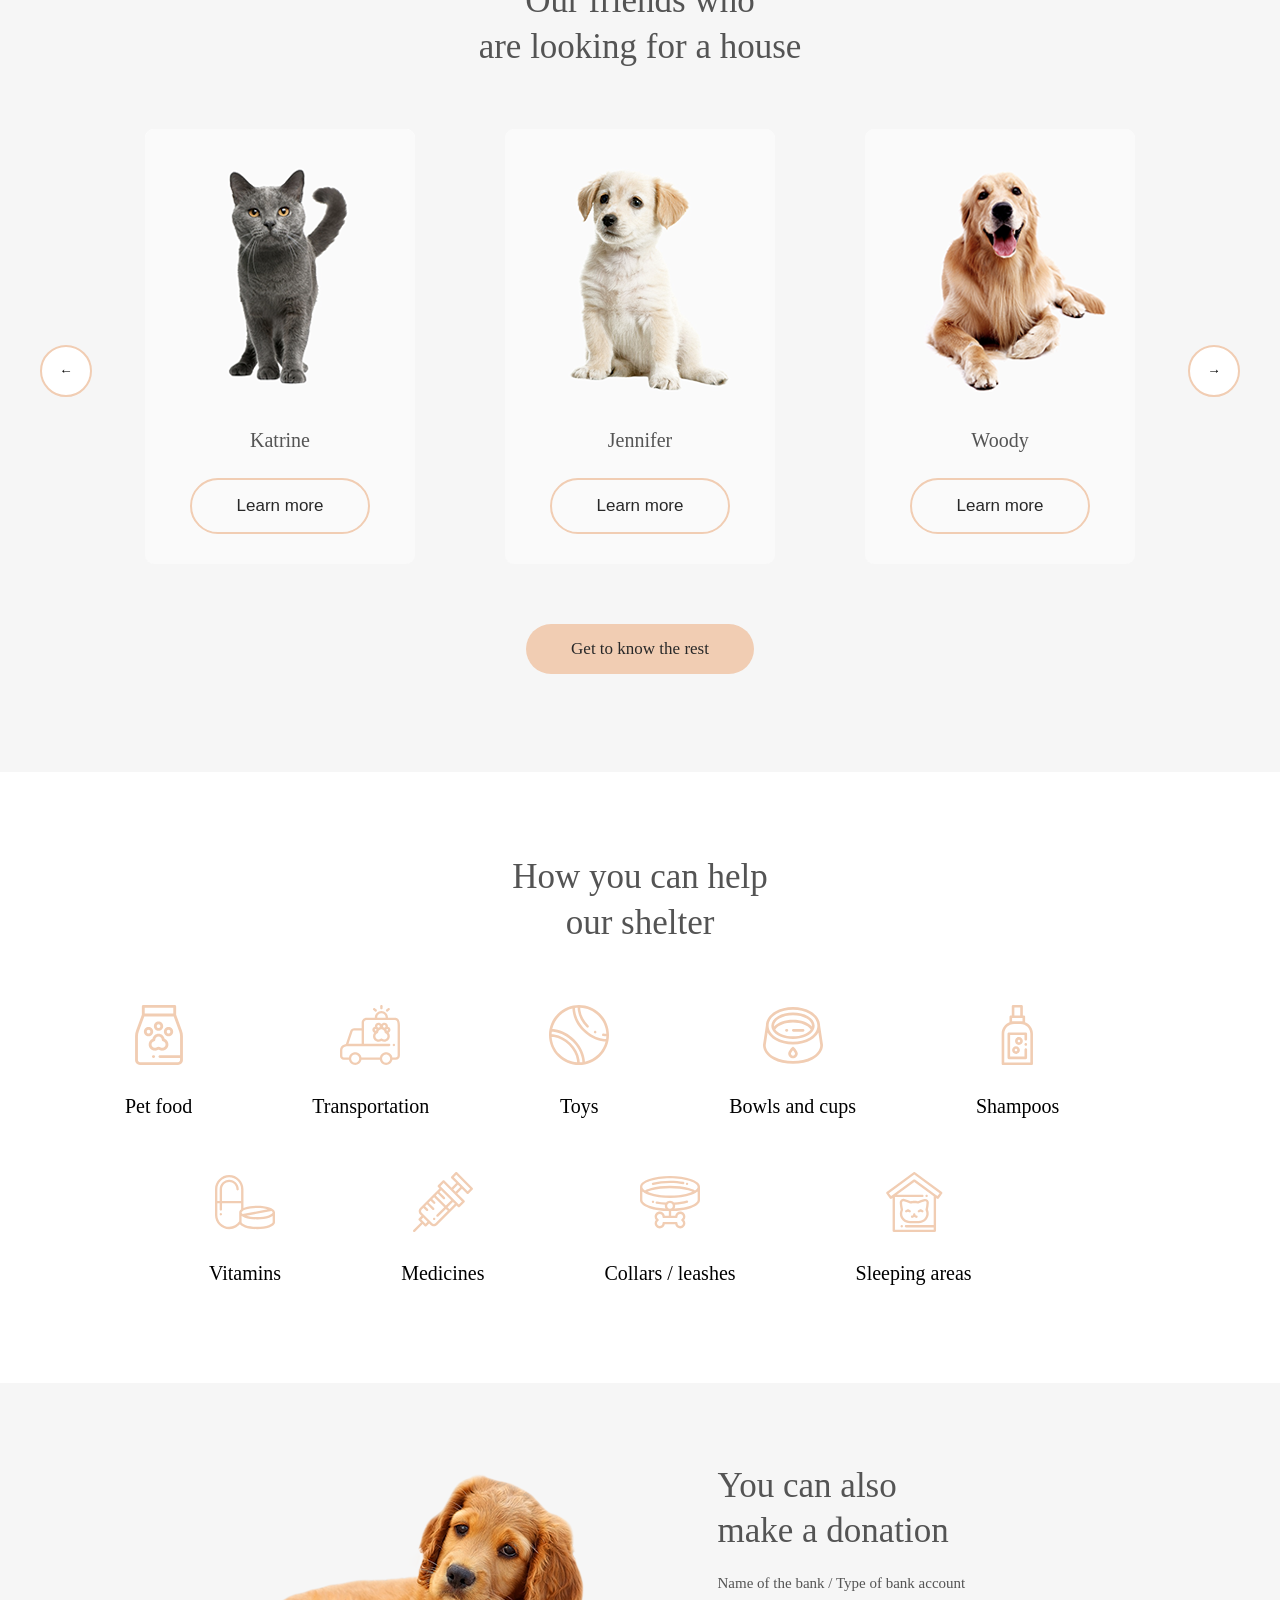
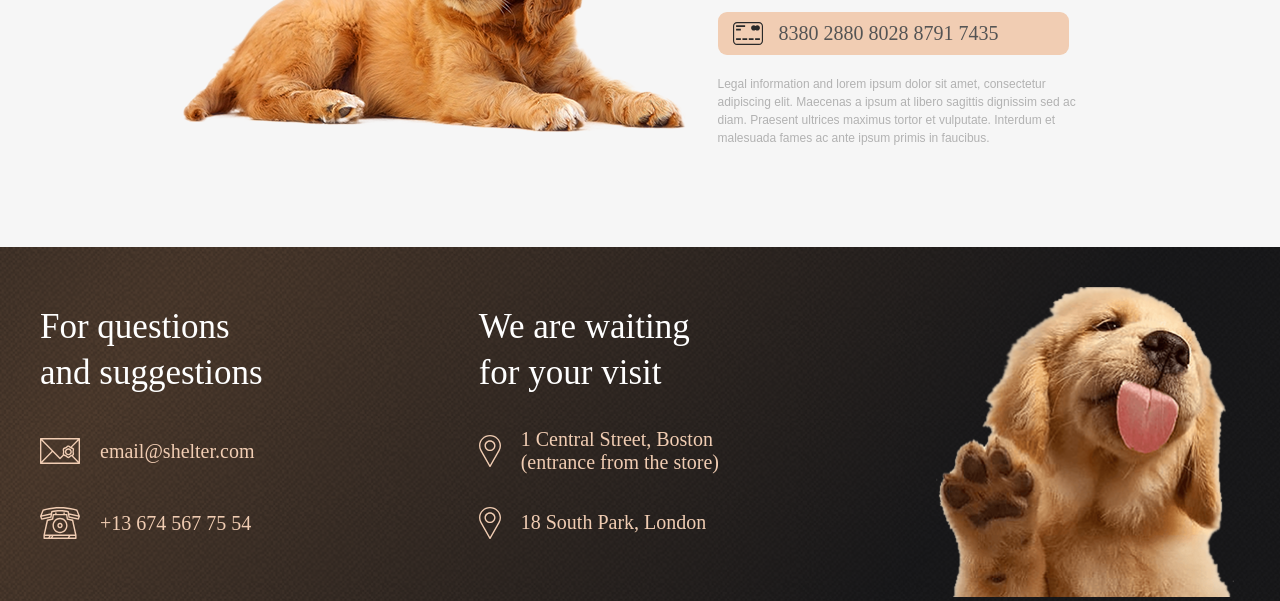
==== commit 17ff04be: "fix: bugs" ====
--- a/index.html
+++ b/index.html
@@ -8,27 +8,27 @@
     <link rel="icon" href="./assets/png/favicon.png" type="image/png">
 </head>
 <body>
-    <header>
-        <div class="section section-header">
-            <div class="header-logo">
-                <a href="" class="header-logo-links">
-                    <h1 class="logo-title">Cozy House</h1>
-                    <span class="logo-subtitle">Shelter for pets in Boston</span>
-                </a>
+    <div class="start-screen">
+        <header>
+            <div class="section section-header">
+                <div class="header-logo">
+                    <a href="" class="header-logo-links">
+                        <h1 class="logo-title">Cozy House</h1>
+                        <span class="logo-subtitle">Shelter for pets in Boston</span>
+                    </a>
+                </div>
+                <nav>
+                    <ul class="nav-list">
+                        <li class="nav-item"><a href="" class="nav-link nav-link-active">About the shelter</a></li>
+                        <li class="nav-item"><a href="pets.html" class="nav-link">Our pets</a></li>
+                        <li class="nav-item"><a href="#section-help" class="nav-link">Help the shelter</a></li>
+                        <li class="nav-item"><a href="#footer-content" class="nav-link">Contacts</a></li>
+                    </ul>
+                    <div class="burger-menu">
+                    </div>
+                </nav>
             </div>
-            <nav>
-                <ul class="nav-list">
-                    <li class="nav-item"><a href="" class="nav-link nav-link-active">About the shelter</a></li>
-                    <li class="nav-item"><a href="pets.html" class="nav-link">Our pets</a></li>
-                    <li class="nav-item"><a href="#section-help" class="nav-link">Help the shelter</a></li>
-                    <li class="nav-item"><a href="#footer-content" class="nav-link">Contacts</a></li>
-                </ul>
-                <div class="burger-menu">
-                </div>
-            </nav>
-        </div>
-    </header>
-    <main>
+        </header>
         <div class="section section-start-screen">
             <div class="start-screen-content">
                 <h2>Not only people<br>need a house</h2>
@@ -40,6 +40,8 @@
                 <img src="./assets/png/start-screen-puppy.png" alt="start-screen-puppy">
             </div>
         </div>
+    </div>
+    <main>
         <div class="section section-about">
             <div class="section-about-img">
                 <img src="./assets/png/about-pets.png" alt="about-pets">
@@ -54,37 +56,39 @@
                 hardly ever leave them alone.</p>
             </div>
         </div>
-        <div class="section section-pets" id="section-pets">
-            <h3>Our friends who<br>are looking for a house</h3>
-            <div class="slider slider-pets">
-                <div class="slider-item">
-                    <div class="slider-img">
-                        <img src="./assets/png/pets-katrine.png" alt="katrine">
+        <section>
+            <div class="section section-pets" id="section-pets">
+                <h3>Our friends who<br>are looking for a house</h3>
+                <div class="slider slider-pets">
+                    <div class="slider-item">
+                        <div class="slider-img">
+                            <img src="./assets/png/pets-katrine.png" alt="katrine">
+                        </div>
+                        <span class="pets-name">Katrine</span>
+                        <button class="button-secondary">Learn more</button>
                     </div>
-                    <span class="pets-name">Katrine</span>
-                    <button class="button-secondary">Learn more</button>
+                    <div class="slider-item">
+                        <div class="slider-img">
+                            <img src="./assets/png/pets-jennifer.png" alt="jennifer">
+                        </div>
+                        <span class="pets-name">Jennifer</span>
+                        <button class="button-secondary">Learn more</button>
+                    </div>
+                    <div class="slider-item">
+                        <div class="slider-img">
+                            <img src="./assets/png/pets-woody.png" alt="woody">
+                        </div>
+                        <span class="pets-name">Woody</span>
+                        <button class="button-secondary">Learn more</button>
+                    </div>
                 </div>
-                <div class="slider-item">
-                    <div class="slider-img">
-                        <img src="./assets/png/pets-jennifer.png" alt="jennifer">
-                    </div>
-                    <span class="pets-name">Jennifer</span>
-                    <button class="button-secondary">Learn more</button>
+                <div class="slider-buttons">
+                    <button class="slider-button slider-button-prev">&larr;</button>
+                    <button class="slider-button slider-button-next">&rarr;</button>
                 </div>
-                <div class="slider-item">
-                    <div class="slider-img">
-                        <img src="./assets/png/pets-woody.png" alt="woody">
-                    </div>
-                    <span class="pets-name">Woody</span>
-                    <button class="button-secondary">Learn more</button>
-                </div>
+                <a href="pets.html" class="button-primary">Get to know the rest</a>
             </div>
-            <div class="slider-buttons">
-                <button class="slider-button slider-button-prev">&larr;</button>
-                <button class="slider-button slider-button-next">&rarr;</button>
-            </div>
-            <a href="pets.html" class="button-primary">Get to know the rest</a>
-        </div>
+        </section>
         <div class="section section-help" id="section-help">
             <h3>How you can help<br>our shelter</h3>
             <ul class="help-list">
@@ -126,26 +130,28 @@
                 </li>
             </ul>
         </div>
-        <div class="section section-donation">
-            <div class="donation-content">
-                <div class="donation-content-img">
-                    <img src="./assets/png/donation-dog.png" alt="donation-dog">
-                </div>
-                <div class="donation-content-info">
-                    <h3>You can also<br>make a donation</h3>
-                    <span>Name of the bank / Type of bank account</span>
-                    <a href="" class="credit-card">
-                        <img src="./assets/svg/credit-card.svg" alt="credit-card">
-                        <span class="credit-card-info">8380 2880 8028 8791 7435</span>
-                    </a>
-                    <p>Legal information and lorem ipsum dolor sit amet, consectetur adipiscing elit. 
-                        Maecenas a ipsum at libero sagittis dignissim sed ac diam. 
-                        Praesent ultrices maximus tortor et vulputate. 
-                        Interdum et malesuada fames ac ante ipsum primis in faucibus.
-                    </p>
+        <section>
+            <div class="section section-donation">
+                <div class="donation-content">
+                    <div class="donation-content-img">
+                        <img src="./assets/png/donation-dog.png" alt="donation-dog">
+                    </div>
+                    <div class="donation-content-info">
+                        <h3>You can also<br>make a donation</h3>
+                        <span>Name of the bank / Type of bank account</span>
+                        <a href="" class="credit-card">
+                            <img src="./assets/svg/credit-card.svg" alt="credit-card">
+                            <span class="credit-card-info">8380 2880 8028 8791 7435</span>
+                        </a>
+                        <p>Legal information and lorem ipsum dolor sit amet, consectetur adipiscing elit. 
+                            Maecenas a ipsum at libero sagittis dignissim sed ac diam. 
+                            Praesent ultrices maximus tortor et vulputate. 
+                            Interdum et malesuada fames ac ante ipsum primis in faucibus.
+                        </p>
+                    </div>
                 </div>
             </div>
-        </div>
+        </section>
     </main>
     <footer>
         <div class="footer-content" id="footer-content">
--- a/style.css
+++ b/style.css
@@ -27,91 +27,9 @@
     clip: rect(0 0 0 0);
     overflow: hidden;
 }
-header {
-    position:absolute;
-    /*max-width: 1280px;
-    width: 100%;*/
-    width: 1280px;
-    height: 120px;
-    z-index: 1;
-    top: 0;
-}
-.header-logo-links {
-    text-decoration: none;
-}
-.section {
-    display: flex;
-    width: 1280px;
-    justify-content:space-between;
-    align-items: center;
-    /*width: 100%;*/
-}
-.section-header {
-    padding: 30px 40px;
-}
-.logo-title {
-    margin: 0;
-    padding-bottom: 7px;
-    font-size: 32px;
-    line-height: 110.00000000000001%;
-    letter-spacing: 6%;
-    color: rgba(241, 205, 179, 1);
-    font-weight: 400;
-}
-.logo-subtitle {
-    font-family: 'Arial', sans-serif;
-    font-size: 13px;
-    color: #fff;
-    letter-spacing: 10%;
-    padding-left: 4px;
-}
-.nav-list {
-    height: 60px;
-    display: flex;
-    justify-content: flex-end;
-    align-items: center;
-    margin: 0;
-}
-.nav-item {
-    list-style: none;
-    text-align: center;
-    margin-left: 35px;
-}
-.nav-link {
-    display: block;
-    text-decoration: none;
-    color: #CDCDCD;
-    line-height: 160%;
-    font-size: 15px;
-    transition: 0.5s;
-    font-family: 'Arial', sans-serif;
-}
-.nav-link-active {
-    color: #FAFAFA;
-    border-bottom: 3px solid #F1CDB3;
-    cursor: not-allowed;
-    pointer-events: none;
-}
-.nav-link:hover {
-    color: #FAFAFA;
-}
-.burger-menu {
-    position: relative;
-    display: none;
-}
-main {
-    width: 100%;
-    display: flex;
-    justify-content: center;
-    flex-direction: column;
-    align-items: center;
-}
-.section-start-screen {
-    display: flex;
-    justify-content: space-between;
-    align-items: flex-start;
-    max-width: 1280px;
-    padding: 180px 40px 0 40px;
+.start-screen {
+    width: 100%;
+    min-width: 1280px;
     background:
         url('./assets/jpg/start-screen-gradient-background.jpg'),
         url('./assets/jpg/start-screen-background.jpg'),
@@ -121,6 +39,89 @@
     background-size: cover, cover, cover, cover;
     background-position: center, center, center, center;
 }
+header {
+    /*max-width: 1280px;
+    width: 100%;*/
+    width: 1280px;
+    height: 120px;
+}
+.header-logo-links {
+    text-decoration: none;
+}
+section {
+    width: 100%;
+    min-width: 1280px;
+    background-color: #F6F6F6;
+}
+.section {
+    display: flex;
+    width: 1280px;
+    justify-content:space-between;
+    align-items: center;
+    margin: 0 auto;
+    /*width: 100%;*/
+}
+.section-header {
+    padding: 30px 40px;
+}
+.logo-title {
+    margin: 0;
+    padding-bottom: 7px;
+    font-size: 32px;
+    line-height: 110.00000000000001%;
+    letter-spacing: 6%;
+    color: rgba(241, 205, 179, 1);
+    font-weight: 400;
+}
+.logo-subtitle {
+    font-family: 'Arial', sans-serif;
+    font-size: 13px;
+    color: #fff;
+    letter-spacing: 10%;
+    padding-left: 4px;
+}
+.nav-list {
+    height: 60px;
+    display: flex;
+    justify-content: flex-end;
+    align-items: center;
+    margin: 0;
+    padding: 0;
+}
+.nav-item {
+    list-style: none;
+    text-align: center;
+    margin-left: 35px;
+}
+.nav-link {
+    display: block;
+    text-decoration: none;
+    color: #CDCDCD;
+    line-height: 160%;
+    font-size: 15px;
+    transition: 0.5s;
+    font-family: 'Arial', sans-serif;
+}
+.nav-link-active {
+    color: #FAFAFA;
+    border-bottom: 3px solid #F1CDB3;
+    cursor: not-allowed;
+    pointer-events: none;
+}
+.nav-link:hover {
+    color: #FAFAFA;
+}
+.burger-menu {
+    position: relative;
+    display: none;
+}
+.section-start-screen {
+    display: flex;
+    justify-content: space-between;
+    align-items: flex-start;
+    max-width: 1280px;
+    padding: 60px 40px 0 40px;
+}
 .start-screen-content {
     width: 100%;
     max-width: 460px;
@@ -162,6 +163,13 @@
 .start-screen-img img {
     display: block;
 }
+main {
+    width: 100%;
+    display: flex;
+    justify-content: center;
+    flex-direction: column;
+    align-items: center;
+}
 .section-about {
     max-width: 975px;
     display: flex;
@@ -199,7 +207,6 @@
     max-width: 1280px;
     text-align: center;
     color: #545454;
-    background-color: #F6F6F6;
     padding: 78px 0 98px 0;
 }
 .slider-pets {
@@ -207,7 +214,7 @@
     justify-content: space-around;
     max-width: 1080px;
     width: 100%;
-    padding: 60px 0 92px 0;
+    padding: 60px 0;
 }
 .slider-item {
     display: flex;
@@ -301,7 +308,6 @@
 .section-donation {
     max-width: 1280px;
     /*width: 100%;*/
-    background-color: #F6F6F6 ;
 }
 .donation-content {
     max-width: 915px;
@@ -352,14 +358,23 @@
 footer {
     /*max-width: 1280px;
     width: 100%;*/
+    width: 100%;
+    min-width: 1280px;
+    min-height: 350px;
+    background: url(./assets/png/footer-gradient-background.png),
+                url(./assets/png/footer-background.png),
+                linear-gradient(0deg, #211F20, #211F20),
+                radial-gradient(110.67% 538.64% at 5.73% 50%, #513D2F 0%, #1A1A1C 100%);
+    background-repeat: no-repeat, no-repeat, no-repeat, no-repeat;
+    background-size: cover, cover, cover, cover;
+    background-position: center, center, center, center;
+}
+.footer-content {
+    display: flex;
     width: 1280px;
-    min-height: 350px;
-}
-.footer-content {
-    display: flex;
     justify-content: space-between;
     padding: 40px 45px 0 40px;
-    background: url(./assets/png/footer-background.png) no-repeat center;
+    margin: 0 auto;
 }
 .footer-content h3 {
     color: #fff;
@@ -401,12 +416,12 @@
     color: #292929;
 }
 .section-pets-page {
-    padding: 200px 0 98px 0;
+    padding: 80px 0 98px 0;
 }
 .section-pets-page .slider-pets {
     max-width: 1280px;
     flex-wrap: wrap;
-    padding: 60px 0;
+    padding: 60px 18px 30px 18px;
 }
 .section-pets-page .slider-item {
     margin-bottom: 30px;
